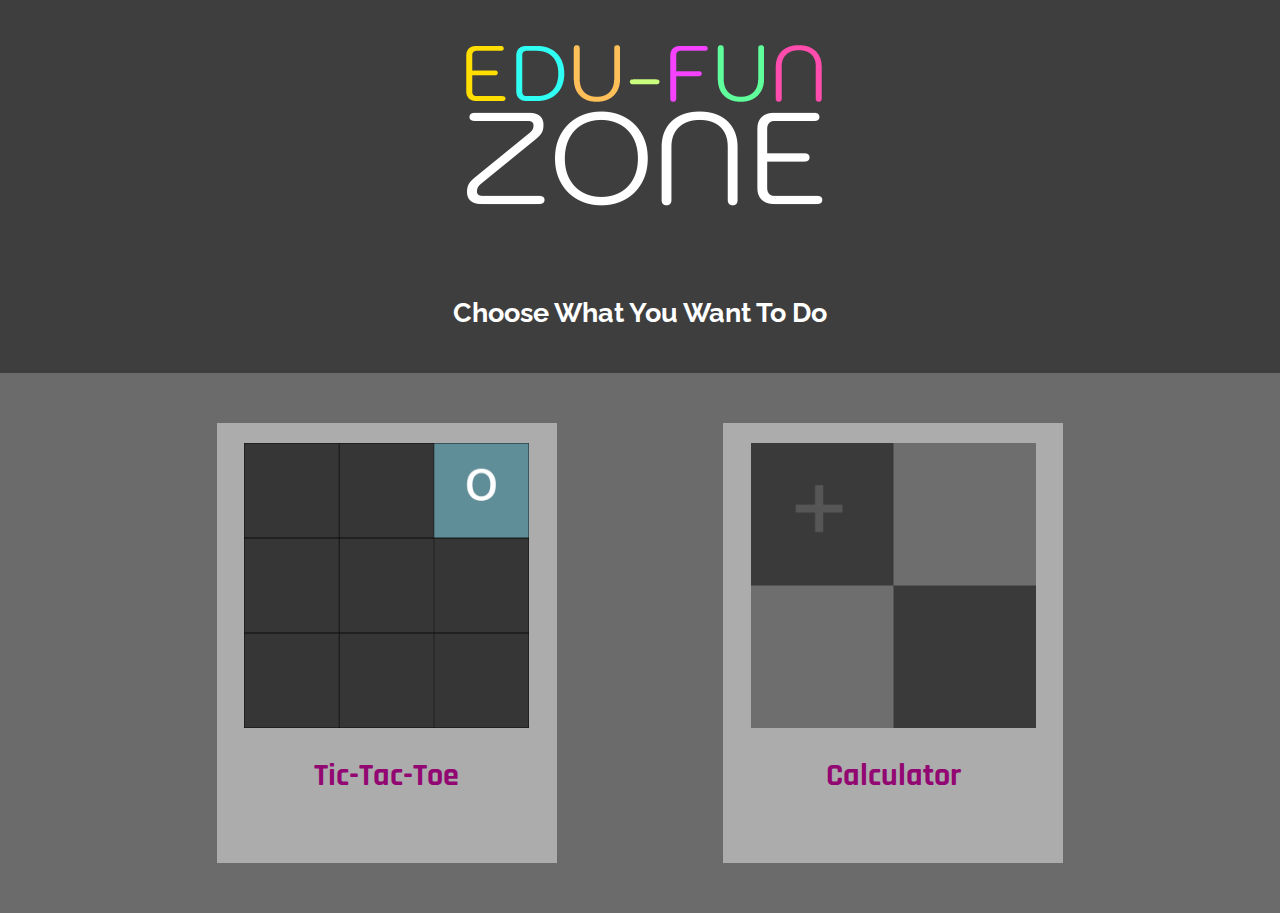
==== index.html @ 68162719 "added event Listener and function for calculations" ====
<!DOCTYPE html>
<html lang="en">

<head>
    <meta charset="UTF-8">
    <meta name="viewport" content="width=device-width, initial-scale=1.0">
    <link rel="stylesheet" href="assets/css/style.css">
    <title>Edu-Fun Zone</title>
</head>

<body>
    <div class="heading">
        <img src="assets/images/edu-fun-logo.png" alt="Edu-Fun Logo">
        <h5>Choose What You Want To Do</h5>
    </div>

    <div class="buttons">
        <a href="tic-tac-toe.html">
            <div id="tic-tac-toe">
                <img id="tic-tac-toe-gif" src="assets/images/tic-tac-toe.gif" alt="Tic Tac Toe GIf Image">
                <h1> Tic-Tac-Toe</h1>
            </div>
        </a>
        <a href="calculator.html">
            <div id="calculator">
                <img id="calculator-gif" src="assets/images/calculator-web-icon.gif" alt="calculator GIf Image">
                <h1> Calculator</h1>
            </div>
        </a>

    </div>
</body>

</html>
---- assets/css/style.css ----
@import url('https://fonts.googleapis.com/css2?family=Raleway:wght@200&display=swap');
@import url('https://fonts.googleapis.com/css2?family=Rajdhani&display=swap');


/* preset the values of body */
body {
    margin: 0;
    background-color: rgb(62, 62, 62);
    font-family: 'Raleway', sans-serif;
    color: white;
    text-align: center;
    align-items: center;
}

.heading {
    font-size: 200%;
}

a {
    text-decoration: none;
    color: rgb(146, 7, 114);
}

/* properties of the index page button's Container*/
.buttons {
    padding:50px;
    height: fit-content;
    background-color: rgb(107, 107, 107);
    color: black;
    display: flex;
    justify-content:space-evenly;
    align-items: center;
    flex-wrap: wrap;
    font-family: 'Rajdhani', sans-serif;
}

/* properties of the index page tic-tac-toe button*/
#tic-tac-toe {
    width: 300px;
    height: 400px;
    background-color: rgb(172, 172, 172);
    padding: 20px;
    cursor: pointer;
}

#tic-tac-toe:hover {
    background-color: rgb(226, 222, 187);
}
/* properties of the index page calculator button*/
#calculator {
    width: 300px;
    height: 400px;
    background-color: rgb(172, 172, 172);
    padding: 20px;
    cursor: pointer;
}

#calculator:hover {
    background-color: rgb(226, 222, 187);
}

#tic-tac-toe-gif {
    width: 95%;
}

#calculator-gif {
    width: 95%;
}

/* tic-tac-toe page formatting */

/* logo size and position */
#small-logo {
    width: 180px;
    padding: 20px;
    float: left;
}

/* properties of heading area */
.heading-area {
    width: 100%;
    height: fit-content;
    background-color: rgb(75, 137, 133);
    color: rgb(255, 255, 255);
    display: flex;
    justify-content: center;
    font-family: 'Rajdhani', sans-serif;
}

/* properties of Game area */
.game-area {
    float: none;
    width: 100%;
    height: fit-content;
    background-color: rgb(166, 166, 166);
    color: black;
    display: flex;
    justify-content: center;
    align-items: center;
    flex-wrap: wrap;
    font-family: 'Rajdhani', sans-serif;
}

/* properties of Cells Conatiner */
.cells {
    align-items: center;
    padding: 80px;
    float: none;
    display: flex;
    flex-wrap: wrap;
    width: 315px;
}


/* properties of each cells */
.cell {
    font-family: 'Raleway', sans-serif;
    background-color: rgb(70, 70, 70);
    flex: 0 0 100px;
    width: 100px;
    height: 100px;
    border: 1px solid black;
    cursor: pointer;
    font-size: 500%;
    color: white;
    text-align: center;
}

.cell:hover {
    background-color: rgb(80, 80, 80);
}

/* properties of Notification area */
.notification-area {
    width: 100%;
    height: 250px;
    background-color: rgb(75, 137, 133);
    color: rgb(255, 255, 255);
    font-family: 'Rajdhani', sans-serif;
}

#notification {
    margin: 0;
    padding: 50px;
}

/* properties of Buttons in the tic tac toe page */
.button {
    width: fit-content;
    padding: 5px 15px 5px 15px;
    border: 0;
    background-color: azure;
    color: black;
    cursor: pointer;
    margin: 10px;
    
}



/* Calculator page formatting */

/* properties of Calculator Container which keep the whole calculator centre of the page */
.calc-big-container{
display:flex;
align-items: center;
justify-content: center;

}

/* properties of container of all the buttons */
.calculator-container {
    margin-top: 50px;
    max-width: 300px;
    width: 100%;
    border-radius: 12px;
    height: fit-content;
    background-color: rgb(45, 45, 45);
    color: rgb(255, 255, 255);
    display: flex;
    justify-content: center;
    align-items: center;
    flex-wrap: wrap;
    font-family: 'Raleway', sans-serif;
    padding:20px 20px 40px;
}

/* properties of buttons in calculator */
.calc-buttons{
    display:grid;
    grid-template-columns: repeat(4, 1fr);
    grid-gap:10px;
}

/* properties of Display Area of the calculator */
.display{
    width:89%;
    height: 90px;
    background-color:  rgb(45, 45, 45);
    border-style: none;
    outline: none;
    font-size: 30px;
    color:aliceblue;
    margin-bottom: 10px;
    text-align: right;
    color:rgb(183, 183, 183);
    caret-color: transparent;
}

/* formating the buttons in the calculator */
.calc-buttons button{
    width:60px;
    height: 60px;
    padding:10px;
    border-radius: 50%;
    border: none;
    font-size: 20px;
    cursor: pointer;
    background-color: rgb(68, 68, 68);
    color:rgb(183, 183, 183);
}

/* makes a clicking effect when clicks each button in the calculator */
.calc-buttons button:active{
    transform: scale(0.95);
}

.operator{
    color:rgb(164, 255, 225);
}
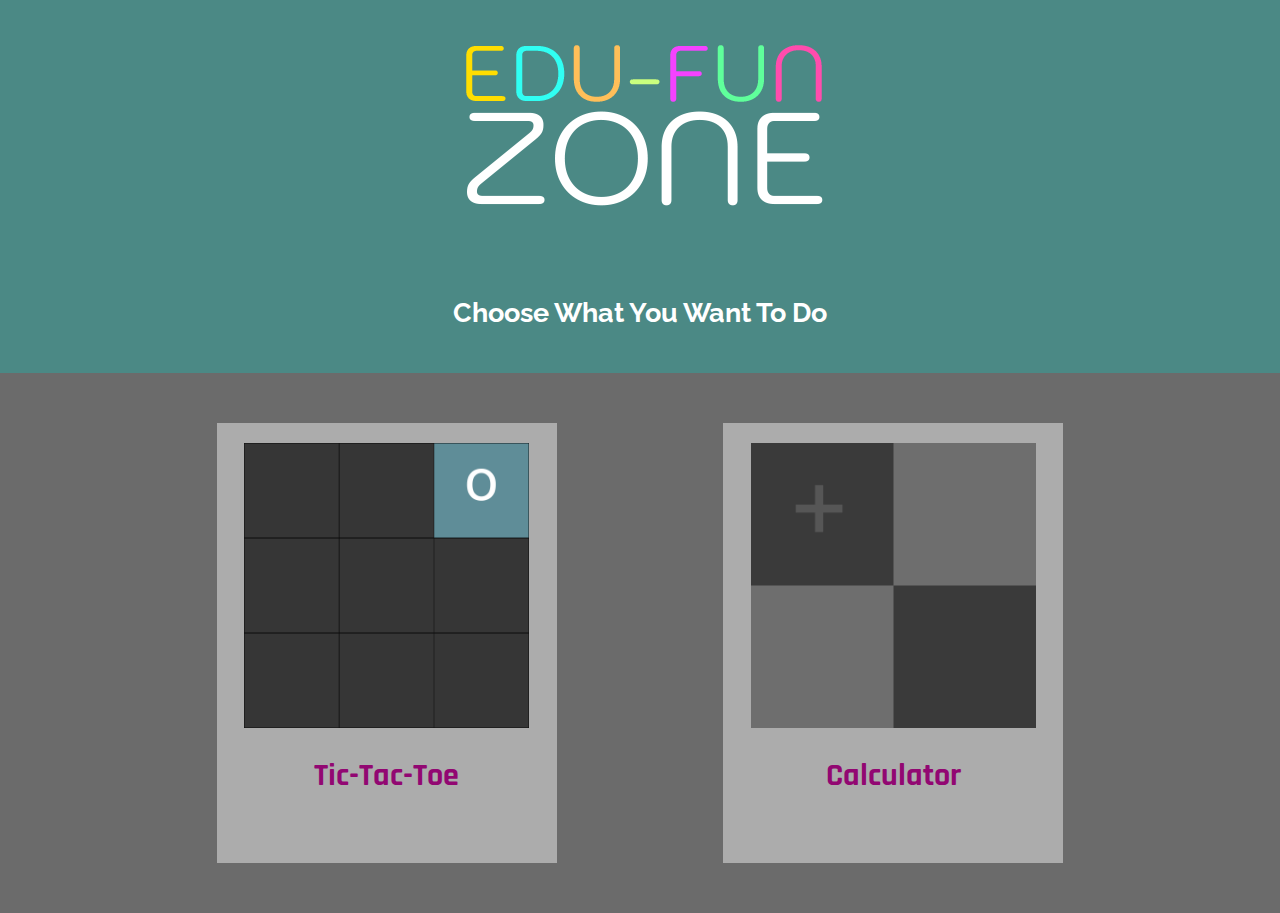
==== commit f2cfb72c: "add how to play tic tac toe game page and its styles" ====
--- a/index.html
+++ b/index.html
@@ -10,7 +10,7 @@
 
 <body>
     <div class="heading">
-        <img src="assets/images/edu-fun-logo.png" alt="Edu-Fun Logo">
+        <img src="assets/images/edu-fun-logo.png" alt="Edu-Fun Logo" id="logo">
         <h5>Choose What You Want To Do</h5>
     </div>
 
@@ -27,8 +27,8 @@
                 <h1> Calculator</h1>
             </div>
         </a>
-
     </div>
+    
 </body>
 
 </html>--- a/assets/css/style.css
+++ b/assets/css/style.css
@@ -5,7 +5,7 @@
 /* preset the values of body */
 body {
     margin: 0;
-    background-color: rgb(62, 62, 62);
+    background-color: rgb(75, 137, 133);
     font-family: 'Raleway', sans-serif;
     color: white;
     text-align: center;
@@ -23,12 +23,12 @@
 
 /* properties of the index page button's Container*/
 .buttons {
-    padding:50px;
+    padding: 50px;
     height: fit-content;
     background-color: rgb(107, 107, 107);
     color: black;
     display: flex;
-    justify-content:space-evenly;
+    justify-content: space-evenly;
     align-items: center;
     flex-wrap: wrap;
     font-family: 'Rajdhani', sans-serif;
@@ -46,6 +46,7 @@
 #tic-tac-toe:hover {
     background-color: rgb(226, 222, 187);
 }
+
 /* properties of the index page calculator button*/
 #calculator {
     width: 300px;
@@ -104,11 +105,11 @@
 /* properties of Cells Conatiner */
 .cells {
     align-items: center;
-    padding: 80px;
+    padding: 30px;
     float: none;
     display: flex;
     flex-wrap: wrap;
-    width: 315px;
+    width: 307px;
 }
 
 
@@ -133,7 +134,7 @@
 /* properties of Notification area */
 .notification-area {
     width: 100%;
-    height: 250px;
+    height: 200px;
     background-color: rgb(75, 137, 133);
     color: rgb(255, 255, 255);
     font-family: 'Rajdhani', sans-serif;
@@ -141,7 +142,7 @@
 
 #notification {
     margin: 0;
-    padding: 50px;
+    padding: 30px;
 }
 
 /* properties of Buttons in the tic tac toe page */
@@ -153,7 +154,7 @@
     color: black;
     cursor: pointer;
     margin: 10px;
-    
+
 }
 
 
@@ -161,15 +162,16 @@
 /* Calculator page formatting */
 
 /* properties of Calculator Container which keep the whole calculator centre of the page */
-.calc-big-container{
-display:flex;
-align-items: center;
-justify-content: center;
+.calc-big-container {
+    display: flex;
+    align-items: center;
+    justify-content: center;
 
 }
 
 /* properties of container of all the buttons */
 .calculator-container {
+    position: relative;
     margin-top: 50px;
     max-width: 300px;
     width: 100%;
@@ -182,49 +184,415 @@
     align-items: center;
     flex-wrap: wrap;
     font-family: 'Raleway', sans-serif;
-    padding:20px 20px 40px;
+    padding: 20px 20px 40px;
 }
 
 /* properties of buttons in calculator */
-.calc-buttons{
-    display:grid;
+.calc-buttons {
+    display: grid;
     grid-template-columns: repeat(4, 1fr);
-    grid-gap:10px;
+    grid-gap: 10px;
 }
 
 /* properties of Display Area of the calculator */
-.display{
-    width:89%;
+.display {
+    width: 89%;
     height: 90px;
-    background-color:  rgb(45, 45, 45);
+    background-color: rgb(45, 45, 45);
     border-style: none;
     outline: none;
     font-size: 30px;
-    color:aliceblue;
+    color: aliceblue;
     margin-bottom: 10px;
     text-align: right;
-    color:rgb(183, 183, 183);
+    color: rgb(183, 183, 183);
     caret-color: transparent;
 }
 
 /* formating the buttons in the calculator */
-.calc-buttons button{
-    width:60px;
+.calc-buttons button {
+    width: 60px;
     height: 60px;
-    padding:10px;
+    padding: 10px;
     border-radius: 50%;
     border: none;
     font-size: 20px;
     cursor: pointer;
     background-color: rgb(68, 68, 68);
-    color:rgb(183, 183, 183);
+    color: rgb(183, 183, 183);
 }
 
 /* makes a clicking effect when clicks each button in the calculator */
-.calc-buttons button:active{
+.calc-buttons button:active {
     transform: scale(0.95);
 }
 
-.operator{
-    color:rgb(164, 255, 225);
-}
+.close-button {
+    width:30px;
+    position: absolute;
+    top: 0;
+    left: 0;
+}
+
+.sub-heading-how-to-play{
+    background-color:rgb(47, 47, 47);
+    width:100%;
+    height:150px;
+}
+
+.how-to-play-area{
+    padding-left:40px;
+    font-family: 'Rajdhani', sans-serif;
+    align-items: center;
+}
+
+.how-to-play{
+    width:90%;
+    height: fit-content;
+    padding:20px;
+    text-align: left;
+    font-size:120%;
+}
+.how-to-play img{
+    padding:5px;
+    height: 250px;
+}
+
+/* 
+    ##Screen = B/w 768px to 1024px
+  */
+
+@media (min-width: 768px) and (max-width: 1024px) {
+
+    #logo {
+        width: 300px;
+    }
+
+    /* properties of the index page tic-tac-toe button*/
+    #tic-tac-toe {
+        width: 270px;
+        height: 350px;
+    }
+
+    /* properties of the index page calculator button*/
+    #calculator {
+        width: 270px;
+        height: 350px;
+    }
+
+    .heading h5 {
+        margin-top: 10px;
+    }
+
+
+    #small-logo {
+        float: none;
+    }
+
+    /* properties of Cells Conatiner */
+    .cells {
+        padding: 30px;
+        width: 277px;
+    }
+
+
+    /* properties of each cells */
+    .cell {
+        flex: 0 0 90px;
+        width: 90px;
+        height: 90px;
+        font-size: 470%;
+    }
+
+    /* properties of Notification area */
+    .notification-area {
+        width: 100%;
+        height: 200px;
+        background-color: rgb(75, 137, 133);
+        color: rgb(255, 255, 255);
+        font-family: 'Rajdhani', sans-serif;
+    }
+
+    #notification {
+        padding: 15px;
+    }
+    .cells {
+
+        margin-right: 120px;
+        margin-left: 120px;
+    }
+
+    #player1 {
+        order: 1;
+        width: 45%;
+        margin-bottom: 20px;
+        line-height: .5;
+    }
+
+    #player2 {
+        order: 2;
+        width: 45%;
+        margin-bottom: 20px;
+        line-height: .5;
+    }
+
+}
+
+/* 
+    ##Screen = B/w 481px to 767px
+  */
+
+@media (min-width: 481px) and (max-width: 767px) {
+
+    #logo {
+        width: 260px;
+    }
+
+    /* properties of the index page tic-tac-toe button*/
+    #tic-tac-toe {
+        width: 200px;
+        height: 300px;
+        margin-bottom: 10px;
+    }
+
+    /* properties of the index page calculator button*/
+    #calculator {
+        width: 200px;
+        height: 300px;
+        margin-bottom: 10px;
+    }
+
+    .heading {
+        font-size: 170%;
+    }
+
+    .heading h5 {
+        margin-top: 10px;
+    }
+
+    #small-logo {
+        float: none;
+    }
+
+
+    /* properties of Cells Conatiner */
+    .cells {
+        align-items: center;
+        order: 0;
+        padding: 30px;
+        width: 247px;
+        margin-right: 60px;
+        margin-left: 60px;
+    }
+
+    #player1 {
+        order: 1;
+        width: 45%;
+        margin-bottom: 20px;
+        line-height: .5;
+    }
+
+    #player2 {
+        order: 2;
+        width: 45%;
+        margin-bottom: 20px;
+        line-height: .5;
+    }
+
+    #notification {
+        padding: 15px;
+        font-size: 150%;
+    }
+
+    /* properties of each cells */
+    .cell {
+        flex: 0 0 80px;
+
+        width: 80px;
+        height: 80px;
+        font-size: 470%;
+        color: white;
+        text-align: center;
+    }
+
+    /* properties of Notification area */
+    .notification-area {
+        width: 100%;
+        height: 200px;
+        background-color: rgb(75, 137, 133);
+        color: rgb(255, 255, 255);
+        font-family: 'Rajdhani', sans-serif;
+    }
+
+    .calculator-container {
+        margin-top: 20px;
+        max-width: 270px;
+    }
+
+    .calc-buttons button {
+        width: 50px;
+        height: 50px;
+        font-size: 16px;
+    }
+
+    .button {
+        font-size: 75%;
+    }
+
+    /* properties of Notification area */
+    .notification-area {
+        height: 140px;
+    }
+
+
+}
+
+/* 
+    ##Screen upto 479px
+  */
+
+@media (max-width: 480px) {
+    #logo {
+        width: 200px;
+        padding-top: 20px;
+        padding-bottom: 0;
+    }
+
+    .heading h5 {
+        margin-top: 0;
+    }
+
+    /* properties of the index page tic-tac-toe button*/
+    #tic-tac-toe {
+        width: 180px;
+        height: 220px;
+        margin-bottom: 10px;
+    }
+
+    /* properties of the index page calculator button*/
+    #calculator {
+        width: 180px;
+        height: 220px;
+        margin-bottom: 10px;
+    }
+
+    h1 {
+        font-size: 150%;
+    }
+
+    .heading {
+        font-size: 130%;
+    }
+
+
+    #small-logo {
+        float: none;
+        width: 160px;
+    }
+
+    /* properties of Cells Conatiner */
+    .cells {
+        align-items: center;
+        order: 0;
+        padding: 30px;
+        width: 186px;
+        margin-right: 60px;
+        margin-left: 60px;
+    }
+
+    #player1 {
+        order: 1;
+        width: 85%;
+        margin-bottom: 5px;
+        line-height: .4;
+    }
+
+    #player2 {
+        order: 2;
+        width: 85%;
+        margin-bottom: 5px;
+        line-height: .4;
+    }
+
+    #notification {
+        padding: 15px;
+        font-size: 100%;
+    }
+
+    /* properties of each cells */
+    .cell {
+        flex: 0 0 60px;
+        width: 60px;
+        height: 60px;
+        font-size: 360%;
+    }
+
+    /* properties of Notification area */
+    .notification-area {
+        width: 100%;
+        height: 200px;
+        background-color: rgb(75, 137, 133);
+        color: rgb(255, 255, 255);
+        font-family: 'Rajdhani', sans-serif;
+    }
+
+    .calculator-container {
+        margin-top: 20px;
+        max-width: 270px;
+    }
+
+    .calc-buttons button {
+        width: 50px;
+        height: 50px;
+        font-size: 16px;
+    }
+
+    .button {
+        font-size: 70%;
+    }
+
+    /* properties of Notification area */
+    .notification-area {
+        height: 130px;
+    }
+
+    .buttons {
+        padding: 20px;
+    }
+
+}
+
+@media (max-width: 370px) {
+
+    /* properties of Cells Conatiner */
+    .cells {
+        align-items: center;
+        order: 0;
+        padding: 10px;
+        width: 157px;
+        margin-right: 60px;
+        margin-left: 60px;
+    }
+
+    /* properties of each cells */
+    .cell {
+        flex: 0 0 50px;
+        width: 50px;
+        height: 50px;
+        font-size: 280%;
+    }
+
+    #notification {
+        padding: 10px;
+        font-size: 100%;
+    }
+
+    .button {
+        font-size: 60%;
+    }
+
+    /* properties of Notification area */
+    .notification-area {
+        height: 110px;
+    }
+}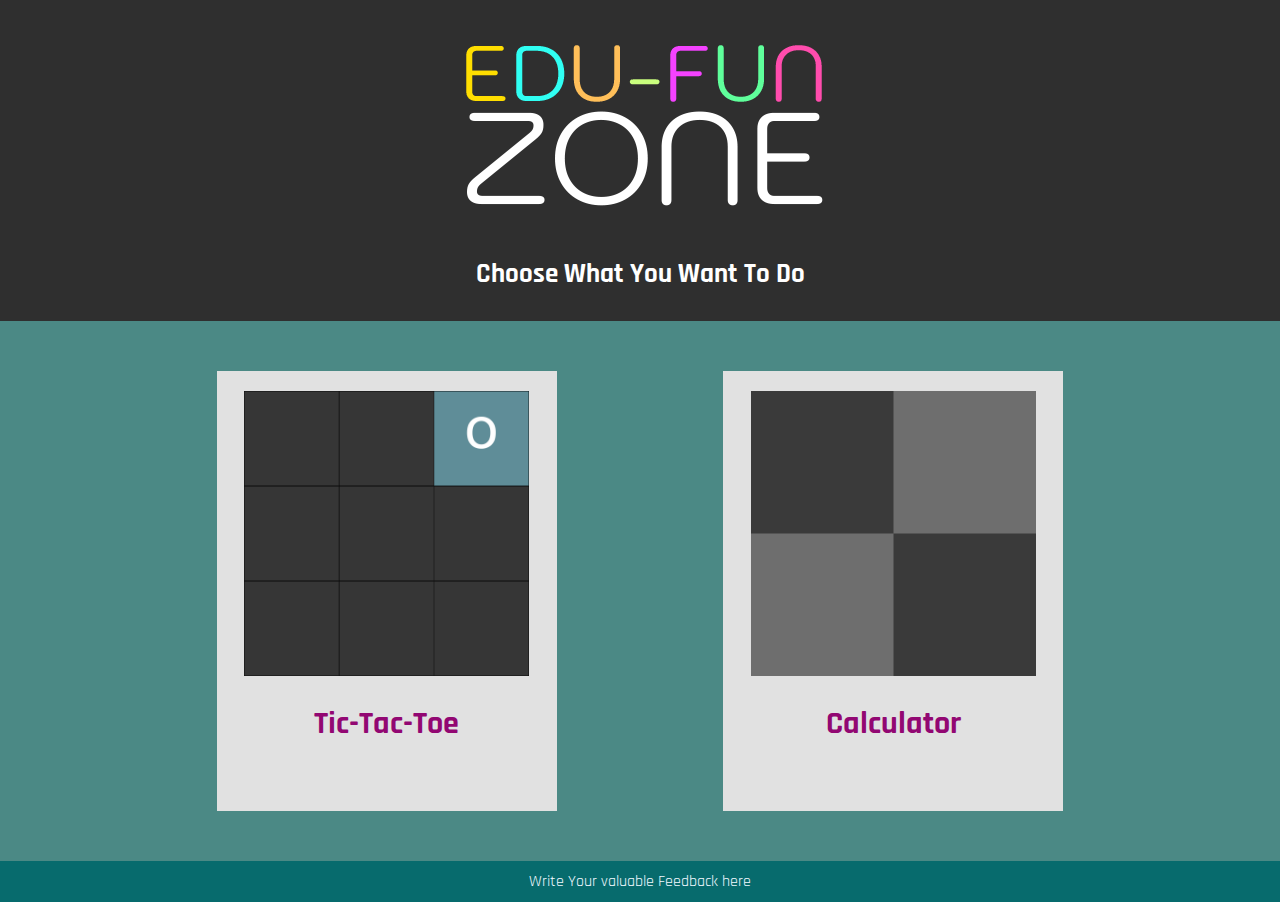
==== commit 2630ff14: "add fedback form and add some design element to the pages" ====
--- a/index.html
+++ b/index.html
@@ -28,6 +28,9 @@
             </div>
         </a>
     </div>
+    <div class="feedback">
+        <a href="feedback.html">Write Your valuable Feedback here</a>
+    </div>
     
 </body>
 
--- a/assets/css/style.css
+++ b/assets/css/style.css
@@ -6,7 +6,7 @@
 body {
     margin: 0;
     background-color: rgb(75, 137, 133);
-    font-family: 'Raleway', sans-serif;
+    font-family: 'Rajdhani', sans-serif;
     color: white;
     text-align: center;
     align-items: center;
@@ -14,6 +14,14 @@
 
 .heading {
     font-size: 200%;
+    width: 100%;
+    height: fit-content;
+    background-color: rgb(47, 47, 47);
+}
+
+h5 {
+    margin: 0;
+    padding-bottom: 30px;
 }
 
 a {
@@ -25,7 +33,6 @@
 .buttons {
     padding: 50px;
     height: fit-content;
-    background-color: rgb(107, 107, 107);
     color: black;
     display: flex;
     justify-content: space-evenly;
@@ -38,7 +45,7 @@
 #tic-tac-toe {
     width: 300px;
     height: 400px;
-    background-color: rgb(172, 172, 172);
+    background-color: rgb(225, 225, 225);
     padding: 20px;
     cursor: pointer;
 }
@@ -51,7 +58,7 @@
 #calculator {
     width: 300px;
     height: 400px;
-    background-color: rgb(172, 172, 172);
+    background-color: rgb(225, 225, 225);
     padding: 20px;
     cursor: pointer;
 }
@@ -69,6 +76,22 @@
 }
 
 /* tic-tac-toe page formatting */
+
+
+.sub-heading {
+    background-color: rgb(47, 47, 47);
+    width: 100%;
+    height: 150px;
+}
+
+.question-link {
+    padding: 20px;
+    font-size: 120%;
+}
+
+.question-link a {
+    color: white;
+}
 
 /* logo size and position */
 #small-logo {
@@ -166,7 +189,19 @@
     display: flex;
     align-items: center;
     justify-content: center;
-
+    /* background-color: rgb(60, 60, 60); */
+    padding-bottom: 80px;
+
+}
+
+.heading-area-calc {
+    width: 100%;
+    height: fit-content;
+    background-color: rgb(48, 98, 95);
+    color: rgb(255, 255, 255);
+    display: flex;
+    justify-content: center;
+    font-family: 'Rajdhani', sans-serif;
 }
 
 /* properties of container of all the buttons */
@@ -177,7 +212,7 @@
     width: 100%;
     border-radius: 12px;
     height: fit-content;
-    background-color: rgb(45, 45, 45);
+    background-color: rgb(30, 80, 77);
     color: rgb(255, 255, 255);
     display: flex;
     justify-content: center;
@@ -198,14 +233,13 @@
 .display {
     width: 89%;
     height: 90px;
-    background-color: rgb(45, 45, 45);
+    background-color: rgb(30, 80, 77);
     border-style: none;
     outline: none;
     font-size: 30px;
-    color: aliceblue;
     margin-bottom: 10px;
     text-align: right;
-    color: rgb(183, 183, 183);
+    color: rgb(255, 255, 255);
     caret-color: transparent;
 }
 
@@ -218,8 +252,8 @@
     border: none;
     font-size: 20px;
     cursor: pointer;
-    background-color: rgb(68, 68, 68);
-    color: rgb(183, 183, 183);
+    background-color: rgb(1, 105, 106);
+    color: rgb(255, 255, 255);
 }
 
 /* makes a clicking effect when clicks each button in the calculator */
@@ -228,34 +262,109 @@
 }
 
 .close-button {
-    width:30px;
+    width: 30px;
     position: absolute;
     top: 0;
     left: 0;
 }
 
-.sub-heading-how-to-play{
-    background-color:rgb(47, 47, 47);
-    width:100%;
-    height:150px;
-}
-
-.how-to-play-area{
-    padding-left:40px;
+.sub-heading-how-to-play {
+    background-color: rgb(47, 47, 47);
+    width: 100%;
+    height: 150px;
+}
+
+.how-to-play-area {
+    padding-left: 40px;
     font-family: 'Rajdhani', sans-serif;
     align-items: center;
 }
 
-.how-to-play{
+.how-to-play {
+    width: 90%;
+    height: fit-content;
+    padding: 20px;
+    text-align: left;
+    font-size: 120%;
+}
+
+.how-to-play img {
+    padding: 5px;
+    height: 220px;
+}
+
+.button-container {
+    padding-bottom: 40px;
+
+}
+
+.feedback {
+    padding: 10px;
+    background-color: rgb(7, 107, 109);
+}
+
+.feedback a {
+    color: aliceblue;
+}
+
+.feedback-form {
+    padding-top:50px;
+    margin: 0 auto;
+    width: 40%;
+}
+
+.fields {
+    border-radius: 20px;
+    width: 90%;
+    border: 2px solid rgb(7, 95, 98) ;
+}
+#feedback{
+    padding:7px;
+    border-radius: 10px;
+    border:none;
+    background-color: rgb(198, 254, 254);
+    margin:4px;
+    color:rgb(13, 93, 103);
     width:90%;
-    height: fit-content;
-    padding:20px;
-    text-align: left;
-    font-size:120%;
-}
-.how-to-play img{
-    padding:5px;
-    height: 250px;
+}
+
+#name-field{
+    width:90%;
+    padding:7px;
+    border-radius: 10px;
+    border:none;
+    background-color: rgb(198, 254, 254);
+    color:rgb(13, 93, 103);
+    margin:4px;
+}
+#email-field{
+    width:90%;
+    padding:7px;
+    border-radius: 10px;
+    border:none;
+    background-color: rgb(198, 254, 254);
+    color:rgb(13, 93, 103);
+    margin:4px;
+}
+#phone-field{
+    width:90%;
+    padding:7px;
+    border-radius: 10px;
+    border:none;
+    background-color: rgb(198, 254, 254);
+    color:rgb(13, 93, 103);
+    margin:4px;
+}
+
+.go-back-button{
+    width:140px;
+    padding:10px 0 50px 10px;
+    float:left;
+}
+.go-back-button-calc{
+    width:140px;
+    padding:10px 0 10px 0;
+    float:left;
 }
 
 /* 
@@ -316,6 +425,7 @@
     #notification {
         padding: 15px;
     }
+
     .cells {
 
         margin-right: 120px;
@@ -334,6 +444,19 @@
         width: 45%;
         margin-bottom: 20px;
         line-height: .5;
+    }
+
+
+    .feedback-form {
+        width: 60%;
+    }
+    .go-back-button{
+        width:120px;
+        padding-right:90px;
+    }
+    .go-back-button-calc{
+        width:120px;
+        margin-left:20px;
     }
 
 }
@@ -389,6 +512,7 @@
         order: 1;
         width: 45%;
         margin-bottom: 20px;
+        margin-right: 8px;
         line-height: .5;
     }
 
@@ -396,6 +520,7 @@
         order: 2;
         width: 45%;
         margin-bottom: 20px;
+        margin-right: 8px;
         line-height: .5;
     }
 
@@ -444,7 +569,16 @@
         height: 140px;
     }
 
-
+    .feedback-form {
+        width: 80%;
+    }
+    .go-back-button{
+        width:120px;
+    }
+    .go-back-button-calc{
+        width:120px;
+        margin-left: 20px;
+    }
 }
 
 /* 
@@ -560,7 +694,20 @@
         padding: 20px;
     }
 
-}
+    .feedback-form {
+        width: 90%;
+    }
+    .go-back-button{
+        width:100px;
+    }
+
+    .go-back-button-calc{
+        width:100px;
+        margin-left: 20px;
+    }
+}
+
+
 
 @media (max-width: 370px) {
 
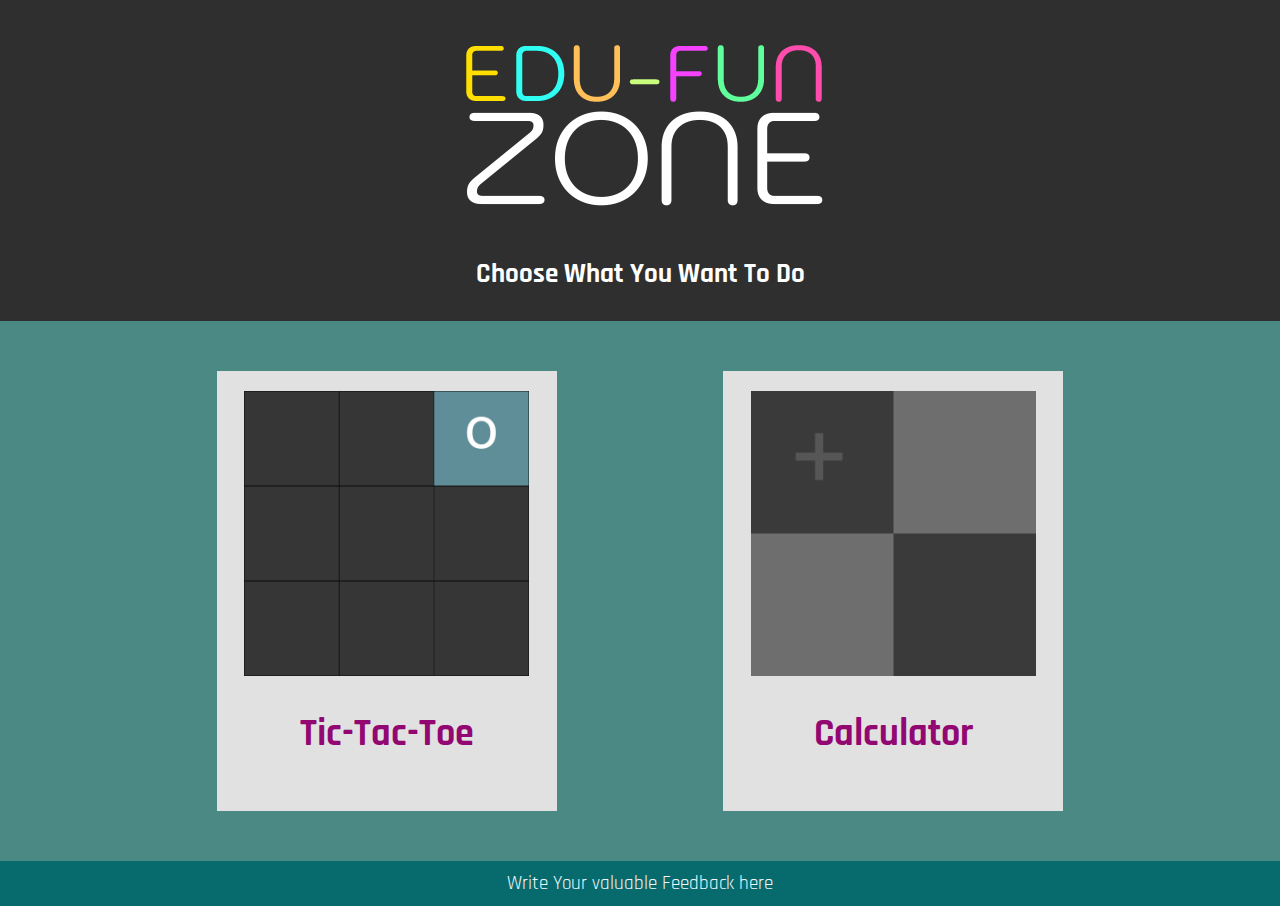
==== commit fe5cd3ec: "add meta tags for SEO" ====
--- a/index.html
+++ b/index.html
@@ -4,6 +4,8 @@
 <head>
     <meta charset="UTF-8">
     <meta name="viewport" content="width=device-width, initial-scale=1.0">
+    <meta name="description" content="Fun & Education">
+    <meta name="keywords" content="fun-games, game, calculator, maths, mathematics, operations, operators, two-player-games">
     <link rel="stylesheet" href="assets/css/style.css">
     <title>Edu-Fun Zone</title>
 </head>
--- a/assets/css/style.css
+++ b/assets/css/style.css
@@ -25,6 +25,7 @@
 }
 
 a {
+    font-size: 120%;
     text-decoration: none;
     color: rgb(146, 7, 114);
 }
@@ -310,7 +311,7 @@
 .feedback-form {
     padding-top:50px;
     margin: 0 auto;
-    width: 40%;
+    width: 30%;
 }
 
 .fields {
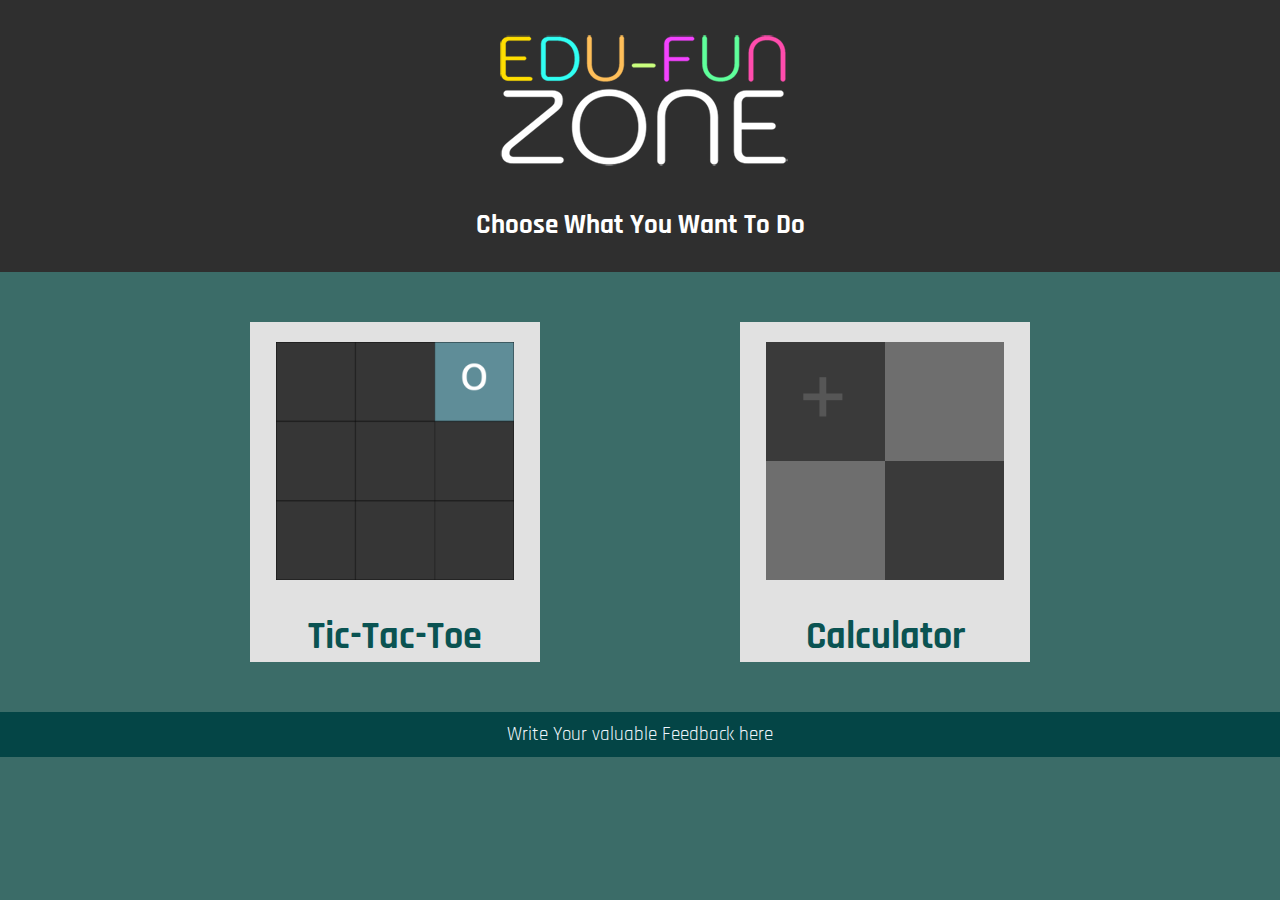
==== commit 519fef60: "add formating to the code" ====
--- a/index.html
+++ b/index.html
@@ -5,7 +5,8 @@
     <meta charset="UTF-8">
     <meta name="viewport" content="width=device-width, initial-scale=1.0">
     <meta name="description" content="Fun & Education">
-    <meta name="keywords" content="fun-games, game, calculator, maths, mathematics, operations, operators, two-player-games">
+    <meta name="keywords"
+        content="fun-games, game, calculator, maths, mathematics, operations, operators, two-player-games">
     <link rel="stylesheet" href="assets/css/style.css">
     <title>Edu-Fun Zone</title>
 </head>
@@ -33,7 +34,7 @@
     <div class="feedback">
         <a href="feedback.html">Write Your valuable Feedback here</a>
     </div>
-    
+
 </body>
 
 </html>--- a/assets/css/style.css
+++ b/assets/css/style.css
@@ -5,7 +5,7 @@
 /* preset the values of body */
 body {
     margin: 0;
-    background-color: rgb(75, 137, 133);
+    background-color: rgb(59, 108, 104);
     font-family: 'Rajdhani', sans-serif;
     color: white;
     text-align: center;
@@ -27,8 +27,9 @@
 a {
     font-size: 120%;
     text-decoration: none;
-    color: rgb(146, 7, 114);
-}
+    color: rgb(10, 83, 82);
+}
+
 
 /* properties of the index page button's Container*/
 .buttons {
@@ -44,8 +45,8 @@
 
 /* properties of the index page tic-tac-toe button*/
 #tic-tac-toe {
-    width: 300px;
-    height: 400px;
+    width: 250px;
+    height: 300px;
     background-color: rgb(225, 225, 225);
     padding: 20px;
     cursor: pointer;
@@ -57,8 +58,8 @@
 
 /* properties of the index page calculator button*/
 #calculator {
-    width: 300px;
-    height: 400px;
+    width: 250px;
+    height: 300px;
     background-color: rgb(225, 225, 225);
     padding: 20px;
     cursor: pointer;
@@ -76,15 +77,22 @@
     width: 95%;
 }
 
+.feedback a:hover {
+    color: bisque;
+}
+
+
 /* tic-tac-toe page formatting */
 
 
+/* container of the logo in small size */
 .sub-heading {
     background-color: rgb(47, 47, 47);
     width: 100%;
     height: 150px;
 }
 
+/* container of the logo in small size */
 .question-link {
     padding: 20px;
     font-size: 120%;
@@ -105,11 +113,15 @@
 .heading-area {
     width: 100%;
     height: fit-content;
-    background-color: rgb(75, 137, 133);
+    background-color: rgb(59, 108, 104);
     color: rgb(255, 255, 255);
     display: flex;
     justify-content: center;
     font-family: 'Rajdhani', sans-serif;
+}
+
+.question-link a:hover {
+    color: bisque;
 }
 
 /* properties of Game area */
@@ -151,6 +163,7 @@
     text-align: center;
 }
 
+/* Changes the color of cell when mouse hover */
 .cell:hover {
     background-color: rgb(80, 80, 80);
 }
@@ -159,7 +172,7 @@
 .notification-area {
     width: 100%;
     height: 200px;
-    background-color: rgb(75, 137, 133);
+    background-color: rgb(59, 108, 104);
     color: rgb(255, 255, 255);
     font-family: 'Rajdhani', sans-serif;
 }
@@ -181,7 +194,15 @@
 
 }
 
-
+.fields-tic {
+    padding: 20px;
+    border-radius: 20px;
+    border: 2px solid rgb(7, 95, 98);
+}
+
+.fields-tic label {
+    line-height: 2;
+}
 
 /* Calculator page formatting */
 
@@ -195,10 +216,11 @@
 
 }
 
+/* properties of container of heading area in calculator page */
 .heading-area-calc {
     width: 100%;
     height: fit-content;
-    background-color: rgb(48, 98, 95);
+    background-color: rgb(16, 50, 47);
     color: rgb(255, 255, 255);
     display: flex;
     justify-content: center;
@@ -262,36 +284,35 @@
     transform: scale(0.95);
 }
 
-.close-button {
-    width: 30px;
-    position: absolute;
-    top: 0;
-    left: 0;
-}
-
+/* add style to the how to play area sub heading */
 .sub-heading-how-to-play {
     background-color: rgb(47, 47, 47);
     width: 100%;
     height: 150px;
 }
 
+/* add style to the how to play area container */
 .how-to-play-area {
     padding-left: 40px;
     font-family: 'Rajdhani', sans-serif;
     align-items: center;
 }
 
+/* add style to the how to play area */
 .how-to-play {
     width: 90%;
     height: fit-content;
     padding: 20px;
+    font-size: 120%;
+}
+
+#text-content {
     text-align: left;
-    font-size: 120%;
 }
 
 .how-to-play img {
     padding: 5px;
-    height: 220px;
+    width: 220px;
 }
 
 .button-container {
@@ -301,7 +322,7 @@
 
 .feedback {
     padding: 10px;
-    background-color: rgb(7, 107, 109);
+    background-color: rgb(4, 69, 70);
 }
 
 .feedback a {
@@ -309,7 +330,7 @@
 }
 
 .feedback-form {
-    padding-top:50px;
+    padding-top: 50px;
     margin: 0 auto;
     width: 30%;
 }
@@ -317,55 +338,63 @@
 .fields {
     border-radius: 20px;
     width: 90%;
-    border: 2px solid rgb(7, 95, 98) ;
-}
-#feedback{
-    padding:7px;
+    border: 2px solid rgb(7, 95, 98);
+}
+
+#feedback {
+    padding: 7px;
     border-radius: 10px;
-    border:none;
+    border: none;
     background-color: rgb(198, 254, 254);
-    margin:4px;
-    color:rgb(13, 93, 103);
-    width:90%;
-}
-
-#name-field{
-    width:90%;
-    padding:7px;
+    margin: 4px;
+    color: rgb(13, 93, 103);
+    width: 90%;
+}
+
+#name-field {
+    width: 90%;
+    padding: 7px;
     border-radius: 10px;
-    border:none;
+    border: none;
     background-color: rgb(198, 254, 254);
-    color:rgb(13, 93, 103);
-    margin:4px;
-}
-#email-field{
-    width:90%;
-    padding:7px;
+    color: rgb(13, 93, 103);
+    margin: 4px;
+}
+
+#email-field {
+    width: 90%;
+    padding: 7px;
     border-radius: 10px;
-    border:none;
+    border: none;
     background-color: rgb(198, 254, 254);
-    color:rgb(13, 93, 103);
-    margin:4px;
-}
-#phone-field{
-    width:90%;
-    padding:7px;
+    color: rgb(13, 93, 103);
+    margin: 4px;
+}
+
+#phone-field {
+    width: 90%;
+    padding: 7px;
     border-radius: 10px;
-    border:none;
+    border: none;
     background-color: rgb(198, 254, 254);
-    color:rgb(13, 93, 103);
-    margin:4px;
-}
-
-.go-back-button{
-    width:140px;
-    padding:10px 0 50px 10px;
-    float:left;
-}
-.go-back-button-calc{
-    width:140px;
-    padding:10px 0 10px 0;
-    float:left;
+    color: rgb(13, 93, 103);
+    margin: 4px;
+}
+
+.go-back-button {
+    width: 140px;
+    padding: 10px 0 50px 10px;
+    float: left;
+}
+
+.go-back-button-calc {
+    width: 140px;
+    padding: 10px 0 10px 0;
+    float: left;
+}
+
+.hide {
+    display: none;
 }
 
 /* 
@@ -375,19 +404,19 @@
 @media (min-width: 768px) and (max-width: 1024px) {
 
     #logo {
-        width: 300px;
+        width: 270px;
     }
 
     /* properties of the index page tic-tac-toe button*/
     #tic-tac-toe {
-        width: 270px;
-        height: 350px;
+        width: 230px;
+        height: 290px;
     }
 
     /* properties of the index page calculator button*/
     #calculator {
-        width: 270px;
-        height: 350px;
+        width: 230px;
+        height: 290px;
     }
 
     .heading h5 {
@@ -451,13 +480,15 @@
     .feedback-form {
         width: 60%;
     }
-    .go-back-button{
-        width:120px;
-        padding-right:90px;
-    }
-    .go-back-button-calc{
-        width:120px;
-        margin-left:20px;
+
+    .go-back-button {
+        width: 120px;
+        padding-right: 90px;
+    }
+
+    .go-back-button-calc {
+        width: 120px;
+        margin-left: 20px;
     }
 
 }
@@ -469,20 +500,20 @@
 @media (min-width: 481px) and (max-width: 767px) {
 
     #logo {
-        width: 260px;
+        width: 210px;
     }
 
     /* properties of the index page tic-tac-toe button*/
     #tic-tac-toe {
         width: 200px;
-        height: 300px;
+        height: 270px;
         margin-bottom: 10px;
     }
 
     /* properties of the index page calculator button*/
     #calculator {
         width: 200px;
-        height: 300px;
+        height: 270px;
         margin-bottom: 10px;
     }
 
@@ -573,12 +604,23 @@
     .feedback-form {
         width: 80%;
     }
-    .go-back-button{
-        width:120px;
-    }
-    .go-back-button-calc{
-        width:120px;
+
+    .go-back-button {
+        width: 120px;
+    }
+
+    .go-back-button-calc {
+        width: 120px;
         margin-left: 20px;
+    }
+
+    .how-to-play img {
+        width: 40%;
+    }
+
+    .how-to-play-area {
+        align-items: center;
+        padding-left: 0px;
     }
 }
 
@@ -588,7 +630,7 @@
 
 @media (max-width: 480px) {
     #logo {
-        width: 200px;
+        width: 180px;
         padding-top: 20px;
         padding-bottom: 0;
     }
@@ -698,13 +740,22 @@
     .feedback-form {
         width: 90%;
     }
-    .go-back-button{
-        width:100px;
-    }
-
-    .go-back-button-calc{
-        width:100px;
+
+    .go-back-button {
+        width: 100px;
+    }
+
+    .go-back-button-calc {
+        width: 100px;
         margin-left: 20px;
+    }
+
+    .how-to-play img {
+        width: 60%;
+    }
+
+    .how-to-play-area {
+        padding-left: 0px;
     }
 }
 
@@ -743,4 +794,12 @@
     .notification-area {
         height: 110px;
     }
+
+    .how-to-play-area {
+        padding-left: 0px;
+    }
+
+    .how-to-play img {
+        width: 70%;
+    }
 }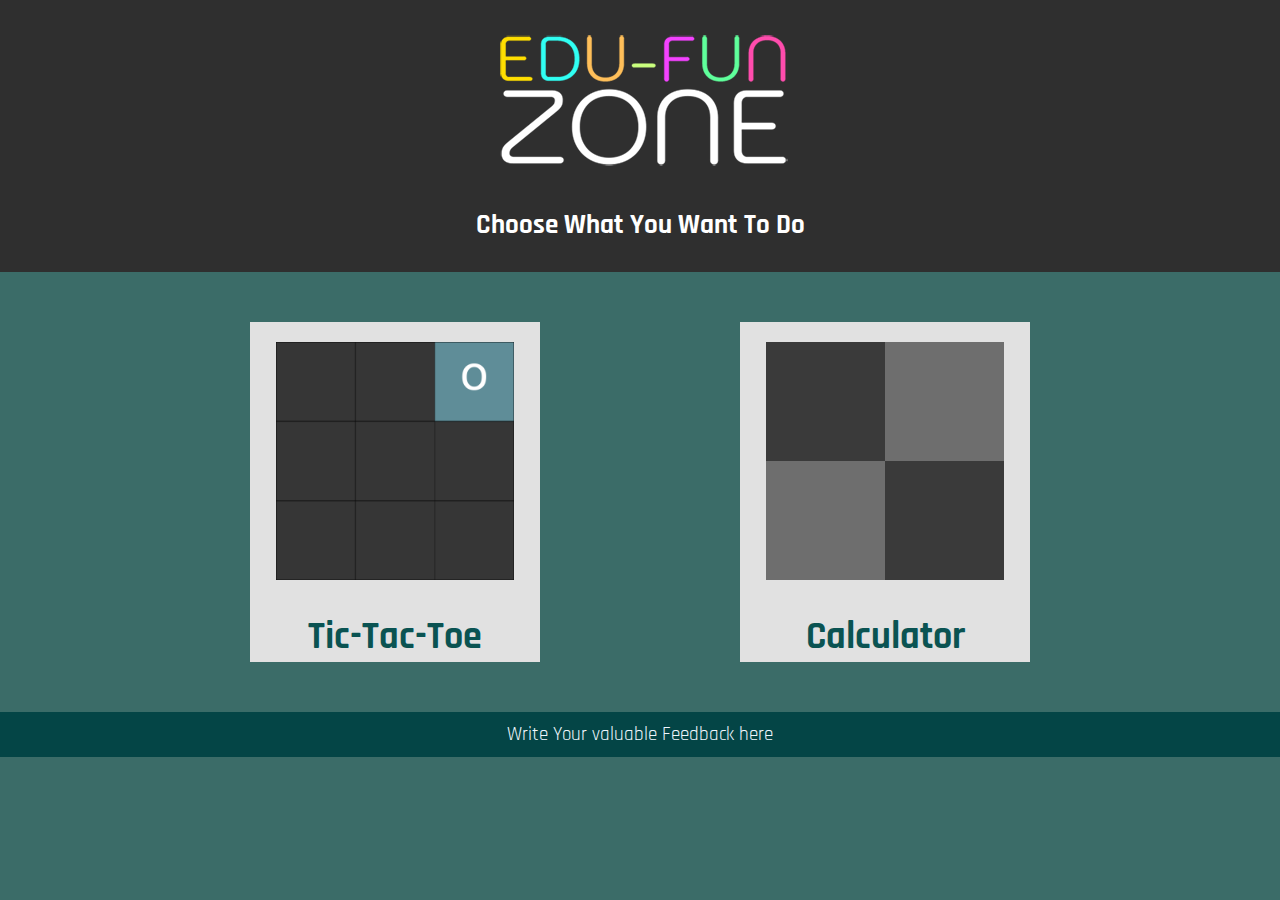
==== commit 89962d28: "add 404 page and favicon image" ====
--- a/index.html
+++ b/index.html
@@ -8,7 +8,8 @@
     <meta name="keywords"
         content="fun-games, game, calculator, maths, mathematics, operations, operators, two-player-games">
     <link rel="stylesheet" href="assets/css/style.css">
-    <title>Edu-Fun Zone</title>
+    <title>Edu-Fun Zone/Home</title>
+    <link rel="icon" type="image/x-icon" href="assets/images/favicon-image.png">
 </head>
 
 <body>
--- a/assets/css/style.css
+++ b/assets/css/style.css
@@ -17,6 +17,7 @@
     width: 100%;
     height: fit-content;
     background-color: rgb(47, 47, 47);
+    margin:0 auto;
 }
 
 h5 {
@@ -80,7 +81,10 @@
 .feedback a:hover {
     color: bisque;
 }
-
+.back-button-container{
+width:100%;
+height: 60px;
+}
 
 /* tic-tac-toe page formatting */
 
@@ -330,7 +334,7 @@
 }
 
 .feedback-form {
-    padding-top: 50px;
+    padding-top: 20px;
     margin: 0 auto;
     width: 30%;
 }
@@ -383,7 +387,7 @@
 
 .go-back-button {
     width: 140px;
-    padding: 10px 0 50px 10px;
+    padding: 15px 100px 0 15px;
     float: left;
 }
 
